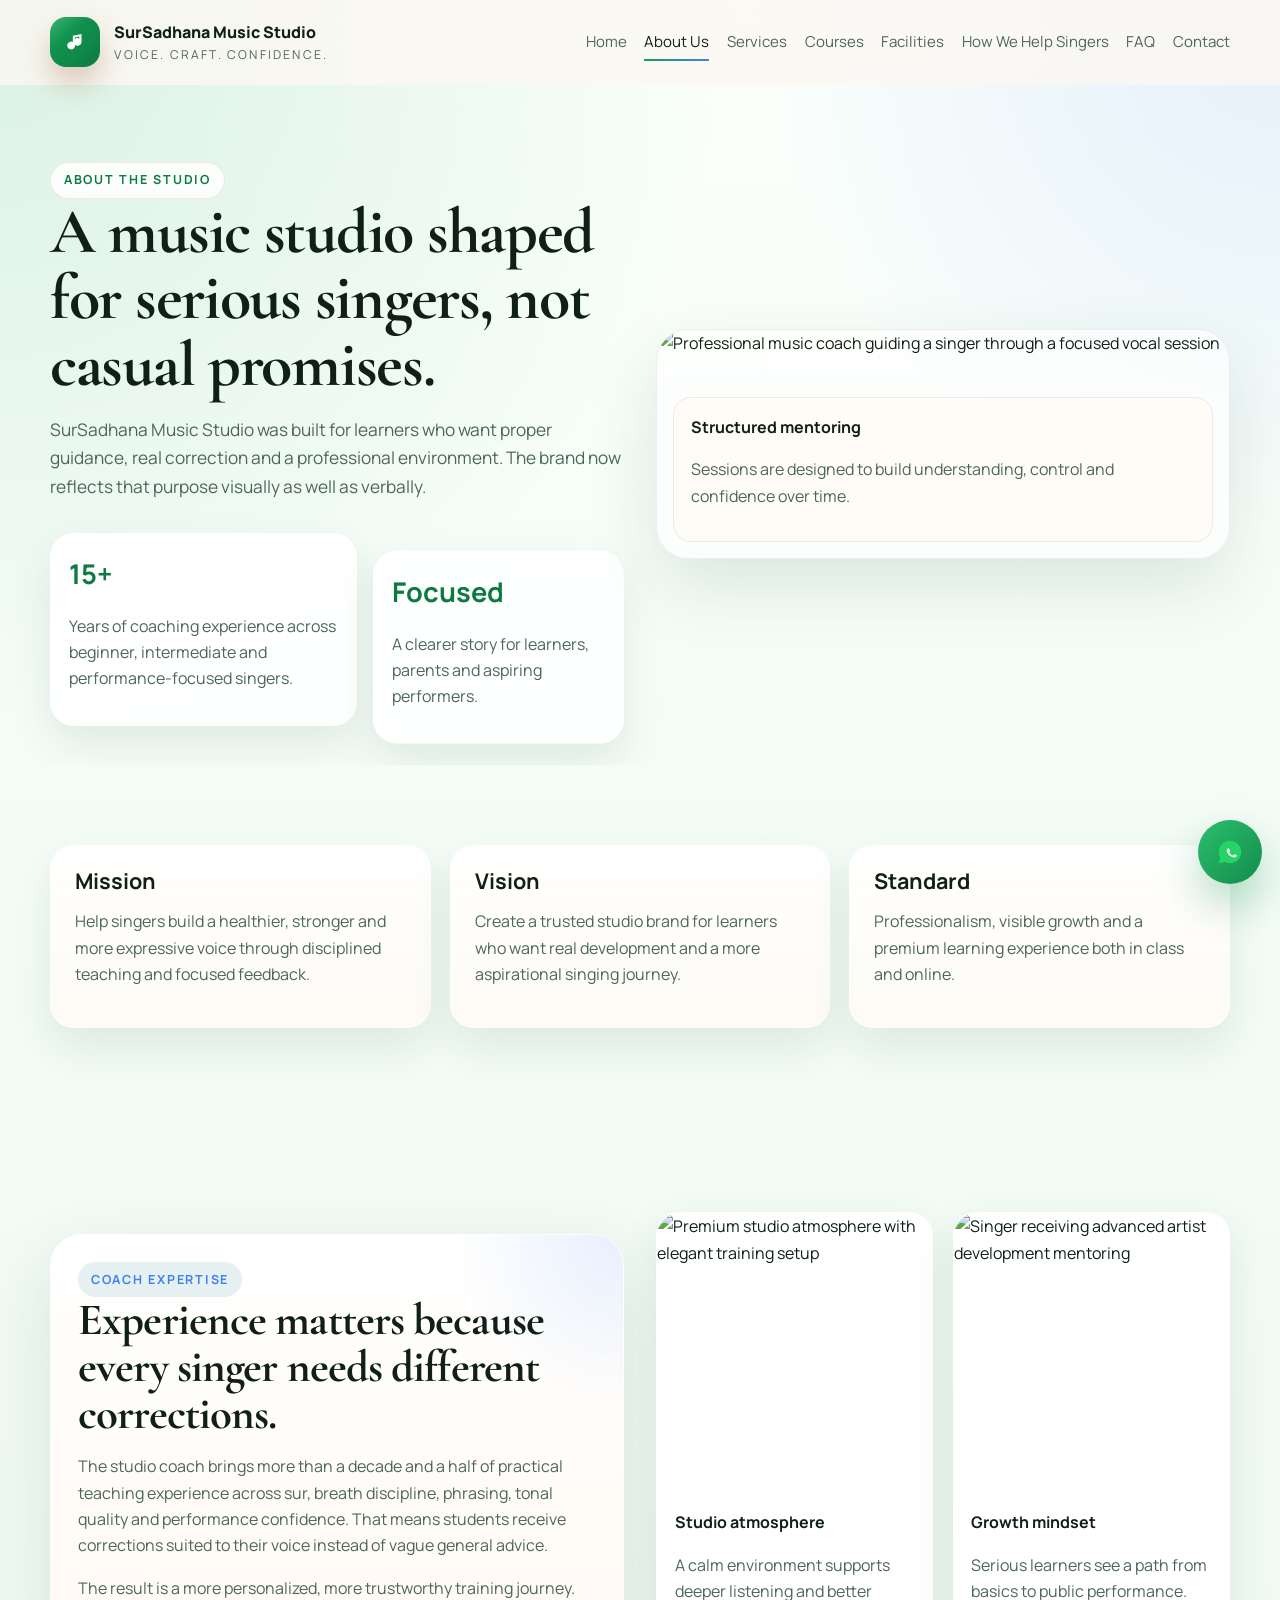
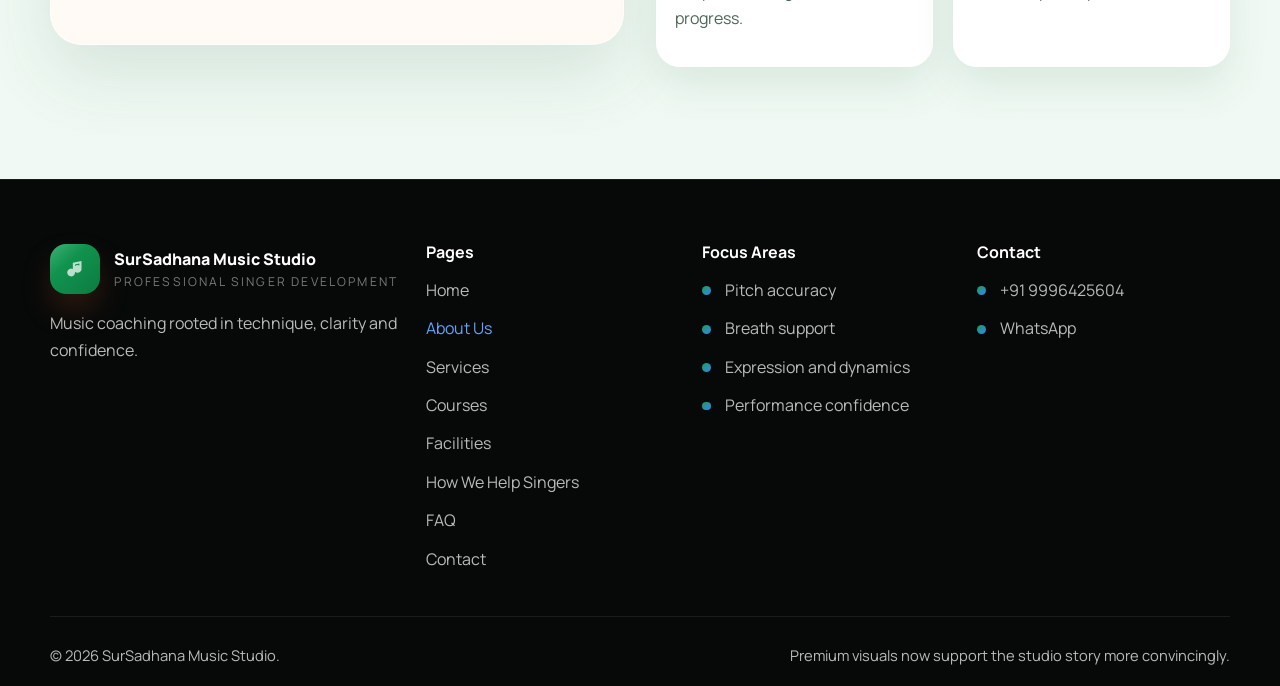
==== about.html @ a2ceac65 "1st" ====
<!DOCTYPE html>
<html lang="en">
<head>
  <meta charset="UTF-8">
  <meta name="viewport" content="width=device-width, initial-scale=1.0">
  <title>About SurSadhana Music Studio | 15+ Years of Vocal Coaching Experience</title>
  <meta name="description" content="Learn about SurSadhana Music Studio, a professional singing and vocal coaching studio with 15+ years of experience helping singers grow with confidence and technique.">
  <link rel="canonical" href="./about.html">
  <link rel="stylesheet" href="styles.css">
</head>
<body>
  <header class="site-header"><div class="container nav-wrap"><a class="brand" href="index.html"><span class="brand-mark"><svg width="26" height="26" viewBox="0 0 24 24" fill="none"><path d="M12 3v12.2a3.6 3.6 0 1 1-2-3.2V6.2l8-1.7v7.4a3.6 3.6 0 1 1-2-3.2V6.9L12 7.8V3Z" fill="currentColor"/></svg></span><span class="brand-text"><strong>SurSadhana Music Studio</strong><span>Voice. Craft. Confidence.</span></span></a><button class="nav-toggle" type="button" aria-label="Toggle navigation" aria-expanded="false"><span></span><span></span><span></span></button><nav class="nav-links" aria-label="Primary"><a href="index.html">Home</a><a href="about.html" aria-current="page">About Us</a><a href="services.html">Services</a><a href="courses.html">Courses</a><a href="facilities.html">Facilities</a><a href="how-we-help-singers.html">How We Help Singers</a><a href="faq.html">FAQ</a><a href="contact.html">Contact</a></nav></div></header>
  <main>
    <section class="page-hero">
      <div class="container two-col">
        <div class="reveal is-visible">
          <span class="eyebrow">About the Studio</span>
          <h1>A music studio shaped for serious singers, not casual promises.</h1>
          <p class="lead">SurSadhana Music Studio was built for learners who want proper guidance, real correction and a professional environment. The brand now reflects that purpose visually as well as verbally.</p>
          <div class="proof-strip proof-strip-about">
            <article><strong>15+</strong><p>Years of coaching experience across beginner, intermediate and performance-focused singers.</p></article>
            <article><strong>Focused</strong><p>A clearer story for learners, parents and aspiring performers.</p></article>
          </div>
        </div>
        <div class="media-card section-visual reveal delay-1"><img src="https://images.pexels.com/photos/4087991/pexels-photo-4087991.jpeg?auto=compress&cs=tinysrgb&w=1600&fm=webp" alt="Professional music coach guiding a singer through a focused vocal session"><div class="image-caption"><strong>Structured mentoring</strong><p>Sessions are designed to build understanding, control and confidence over time.</p></div></div>
      </div>
    </section>
    <section>
      <div class="container grid-3">
        <article class="feature-card reveal"><h3>Mission</h3><p>Help singers build a healthier, stronger and more expressive voice through disciplined teaching and focused feedback.</p></article>
        <article class="feature-card reveal delay-1"><h3>Vision</h3><p>Create a trusted studio brand for learners who want real development and a more aspirational singing journey.</p></article>
        <article class="feature-card reveal delay-2"><h3>Standard</h3><p>Professionalism, visible growth and a premium learning experience both in class and online.</p></article>
      </div>
    </section>
    <section>
      <div class="container story-band">
        <div class="story-panel reveal">
          <span class="tag">Coach Expertise</span>
          <h2>Experience matters because every singer needs different corrections.</h2>
          <p>The studio coach brings more than a decade and a half of practical teaching experience across sur, breath discipline, phrasing, tonal quality and performance confidence. That means students receive corrections suited to their voice instead of vague general advice.</p>
          <p>The result is a more personalized, more trustworthy training journey.</p>
        </div>
        <div class="gallery-grid reveal delay-1">
          <article class="gallery-card"><img src="https://images.pexels.com/photos/3783471/pexels-photo-3783471.jpeg?auto=compress&cs=tinysrgb&w=1600&fm=webp" alt="Premium studio atmosphere with elegant training setup"><div class="gallery-copy"><strong>Studio atmosphere</strong><p>A calm environment supports deeper listening and better progress.</p></div></article>
          <article class="gallery-card"><img src="https://images.pexels.com/photos/5650705/pexels-photo-5650705.jpeg?auto=compress&cs=tinysrgb&w=1600&fm=webp" alt="Singer receiving advanced artist development mentoring"><div class="gallery-copy"><strong>Growth mindset</strong><p>Serious learners see a path from basics to public performance.</p></div></article>
        </div>
      </div>
    </section>
  </main>
  <footer class="site-footer"><div class="container"><div class="footer-grid"><div><a class="brand" href="index.html"><span class="brand-mark"><svg width="26" height="26" viewBox="0 0 24 24" fill="none"><path d="M12 3v12.2a3.6 3.6 0 1 1-2-3.2V6.2l8-1.7v7.4a3.6 3.6 0 1 1-2-3.2V6.9L12 7.8V3Z" fill="currentColor"/></svg></span><span class="brand-text"><strong>SurSadhana Music Studio</strong><span>Professional singer development</span></span></a><p>Music coaching rooted in technique, clarity and confidence.</p></div><div><h4>Pages</h4><ul class="footer-links"><li><a href="index.html">Home</a></li><li><a href="about.html">About Us</a></li><li><a href="services.html">Services</a></li><li><a href="courses.html">Courses</a></li><li><a href="facilities.html">Facilities</a></li><li><a href="how-we-help-singers.html">How We Help Singers</a></li><li><a href="faq.html">FAQ</a></li><li><a href="contact.html">Contact</a></li></ul></div><div><h4>Focus Areas</h4><ul class="quick-info"><li>Pitch accuracy</li><li>Breath support</li><li>Expression and dynamics</li><li>Performance confidence</li></ul></div><div><h4>Contact</h4><ul class="quick-info"><li><a href="tel:+919996425604">+91 9996425604</a></li><li><a href="https://wa.me/919996425604" target="_blank" rel="noopener">WhatsApp</a></li></ul></div></div><div class="footer-bottom"><span>&copy; <span data-year></span> SurSadhana Music Studio.</span><span>Premium visuals now support the studio story more convincingly.</span></div></div></footer>
  <div class="floating-whatsapp"><a class="whatsapp-btn" href="https://wa.me/919996425604" target="_blank" rel="noopener" aria-label="Chat on WhatsApp"><img src="assets/whatsapp.svg" alt="WhatsApp"></a></div>
  <script src="script.js"></script>
</body>
</html>
---- styles.css ----
@import url("https://fonts.googleapis.com/css2?family=Manrope:wght@400;500;600;700;800&family=Cormorant+Garamond:wght@500;600;700&display=swap");

:root {
  --bg: #eef8f1;
  --bg-soft: #f8fdf9;
  --surface: rgba(255, 255, 255, 0.9);
  --surface-strong: #ffffff;
  --surface-dark: #0b0d0c;
  --text: #102017;
  --muted: #4d6658;
  --line: rgba(16, 40, 27, 0.11);
  --brand: #13a055;
  --brand-deep: #0d7b41;
  --accent: #3b82f6;
  --accent-soft: #e9f1ff;
  --success: #128c4b;
  --shadow-lg: 0 28px 70px rgba(26, 77, 47, 0.12);
  --shadow-md: 0 18px 40px rgba(26, 77, 47, 0.1);
  --radius-xl: 32px;
  --radius-lg: 24px;
  --radius-md: 18px;
  --container: min(1180px, calc(100vw - 32px));
}

* {
  box-sizing: border-box;
}

html {
  scroll-behavior: smooth;
}

body {
  margin: 0;
  font-family: "Manrope", sans-serif;
  color: var(--text);
  line-height: 1.65;
  background:
    radial-gradient(circle at top left, rgba(19, 160, 85, 0.14), transparent 28%),
    radial-gradient(circle at top right, rgba(59, 130, 246, 0.12), transparent 20%),
    linear-gradient(180deg, #fbfffc 0%, #f2fbf5 48%, #edf8f1 100%);
  overflow-x: hidden;
}

body.loader-active {
  overflow: hidden;
}

.site-loader {
  position: fixed;
  inset: 0;
  z-index: 2000;
  display: grid;
  place-items: center;
  padding: 1.5rem;
  background:
    radial-gradient(circle at top left, rgba(19, 160, 85, 0.18), transparent 28%),
    radial-gradient(circle at top right, rgba(59, 130, 246, 0.14), transparent 24%),
    linear-gradient(180deg, rgba(251, 255, 252, 0.98), rgba(238, 248, 241, 0.98));
  transition: opacity 320ms ease, visibility 320ms ease;
}

.site-loader.is-hidden {
  opacity: 0;
  visibility: hidden;
  pointer-events: none;
}

.site-loader-shell {
  display: grid;
  justify-items: center;
  gap: 1rem;
  text-align: center;
}

.site-loader-mark {
  position: relative;
  width: 84px;
  height: 84px;
  border-radius: 28px;
  display: grid;
  place-items: center;
  color: #fff;
  background:
    linear-gradient(140deg, rgba(255, 255, 255, 0.18), transparent 36%),
    linear-gradient(135deg, var(--brand), var(--brand-deep));
  box-shadow: 0 18px 40px rgba(19, 160, 85, 0.24);
}

.site-loader-mark::after {
  content: "";
  position: absolute;
  inset: -14px;
  border-radius: 36px;
  border: 2px solid rgba(19, 160, 85, 0.22);
  border-top-color: rgba(19, 160, 85, 0.88);
  animation: loader-spin 1s linear infinite;
}

.site-loader-copy strong,
.site-loader-copy span {
  display: block;
}

.site-loader-copy strong {
  font-size: 1.05rem;
}

.site-loader-copy span {
  color: var(--muted);
  font-size: 0.8rem;
  letter-spacing: 0.18em;
  text-transform: uppercase;
}

.site-loader-line {
  width: min(220px, 56vw);
  height: 6px;
  overflow: hidden;
  border-radius: 999px;
  background: rgba(16, 40, 27, 0.08);
}

.site-loader-line::before {
  content: "";
  display: block;
  width: 42%;
  height: 100%;
  border-radius: inherit;
  background: linear-gradient(90deg, var(--brand), var(--accent));
  animation: loader-slide 1.15s ease-in-out infinite;
}

img {
  display: block;
  max-width: 100%;
}

a {
  color: inherit;
  text-decoration: none;
}

p,
li {
  color: var(--muted);
  font-size: 1rem;
}

h1,
h2,
h3,
h4 {
  margin: 0 0 1rem;
  color: var(--text);
  line-height: 1.04;
}

h1,
h2 {
  font-family: "Cormorant Garamond", serif;
  font-weight: 700;
  letter-spacing: -0.02em;
}

h1 {
  font-size: clamp(3rem, 5vw, 5.7rem);
}

h2 {
  font-size: clamp(2.4rem, 3.5vw, 4rem);
}

h3 {
  font-size: 1.35rem;
}

section {
  padding: 5rem 0;
}

.container {
  width: var(--container);
  margin: 0 auto;
}

.site-header {
  position: sticky;
  top: 0;
  z-index: 1000;
  backdrop-filter: blur(18px);
  background: rgba(253, 248, 243, 0.78);
  border-bottom: 1px solid transparent;
  transition: border-color 180ms ease, background 180ms ease, box-shadow 180ms ease;
}

.site-header.is-scrolled {
  background: rgba(255, 252, 247, 0.94);
  border-color: var(--line);
  box-shadow: 0 14px 34px rgba(55, 34, 21, 0.08);
}

.nav-wrap {
  display: flex;
  align-items: center;
  justify-content: space-between;
  gap: 1rem;
  min-height: 84px;
}

.brand {
  display: inline-flex;
  align-items: center;
  gap: 0.9rem;
  min-width: 0;
}

.brand-mark {
  width: 50px;
  height: 50px;
  border-radius: 16px;
  display: grid;
  place-items: center;
  flex-shrink: 0;
  color: #fff;
  background:
    linear-gradient(140deg, rgba(255, 255, 255, 0.18), transparent 36%),
    linear-gradient(135deg, var(--brand), var(--brand-deep));
  box-shadow: 0 16px 28px rgba(147, 70, 30, 0.26);
}

.brand-text strong,
.brand-text span {
  display: block;
}

.brand-text strong {
  font-size: 1rem;
  font-weight: 800;
}

.brand-text span {
  font-size: 0.76rem;
  text-transform: uppercase;
  letter-spacing: 0.18em;
  color: var(--muted);
}

.nav-toggle {
  display: none;
  padding: 0.4rem;
  border: 0;
  background: transparent;
}

.nav-toggle span {
  display: block;
  width: 24px;
  height: 2px;
  margin: 5px 0;
  border-radius: 999px;
  background: var(--text);
}

.nav-links {
  display: flex;
  align-items: center;
  gap: 1.1rem;
  flex-wrap: wrap;
  justify-content: flex-end;
}

.nav-links a {
  font-size: 0.94rem;
  color: var(--muted);
  position: relative;
  transition: color 180ms ease;
}

.nav-links a::after {
  content: "";
  position: absolute;
  left: 0;
  bottom: -0.4rem;
  width: 100%;
  height: 2px;
  transform: scaleX(0);
  transform-origin: left;
  background: linear-gradient(90deg, var(--brand), var(--accent));
  transition: transform 180ms ease;
}

.nav-links a:hover,
.nav-links a[aria-current="page"] {
  color: var(--text);
}

.nav-links a:hover::after,
.nav-links a[aria-current="page"]::after {
  transform: scaleX(1);
}

.eyebrow,
.tag,
.mini-tag {
  display: inline-flex;
  align-items: center;
  gap: 0.45rem;
  padding: 0.45rem 0.8rem;
  border-radius: 999px;
  font-size: 0.78rem;
  font-weight: 700;
  letter-spacing: 0.14em;
  text-transform: uppercase;
}

.eyebrow {
  color: var(--brand-deep);
  background: rgba(255, 255, 255, 0.86);
  border: 1px solid rgba(199, 115, 63, 0.16);
}

.tag,
.mini-tag {
  color: var(--accent);
  background: rgba(15, 122, 127, 0.1);
}

.lead {
  font-size: 1.08rem;
  max-width: 62ch;
}

.btn,
.whatsapp-btn {
  display: inline-flex;
  align-items: center;
  justify-content: center;
  gap: 0.7rem;
  padding: 0.95rem 1.45rem;
  border-radius: 999px;
  font-size: 0.95rem;
  font-weight: 800;
  transition: transform 180ms ease, box-shadow 180ms ease, border-color 180ms ease, background 180ms ease;
}

.btn:hover,
.whatsapp-btn:hover {
  transform: translateY(-2px);
}

.btn-primary {
  color: #fff;
  background: linear-gradient(135deg, var(--brand), var(--brand-deep));
  box-shadow: 0 18px 38px rgba(147, 70, 30, 0.24);
}

.btn-secondary {
  color: var(--text);
  background: rgba(255, 255, 255, 0.82);
  border: 1px solid rgba(63, 42, 31, 0.1);
}

.whatsapp-btn {
  color: #fff;
  background: linear-gradient(135deg, #2bbf6d, var(--success));
  box-shadow: 0 18px 36px rgba(18, 140, 75, 0.24);
}

.whatsapp-btn img,
.floating-whatsapp img {
  width: 20px;
  height: 20px;
}

.hero,
.page-hero {
  position: relative;
  overflow: clip;
}

.studio-marquee {
  padding: 1rem 0 0;
}

.studio-marquee-card {
  position: relative;
  min-height: calc(100vh - 108px);
  overflow: hidden;
  border-radius: clamp(28px, 4vw, 42px);
  border: 1px solid rgba(255, 255, 255, 0.74);
  box-shadow: var(--shadow-lg);
  background:
    linear-gradient(135deg, rgba(255, 255, 255, 0.42), rgba(255, 255, 255, 0.08)),
    linear-gradient(180deg, rgba(7, 18, 13, 0.08), rgba(7, 18, 13, 0.42));
  isolation: isolate;
}

.studio-marquee-media,
.studio-marquee-image,
.studio-marquee-glow {
  position: absolute;
  inset: 0;
}

.studio-marquee-media {
  display: block;
}

.studio-marquee-image {
  width: 100%;
  height: 100%;
  object-fit: cover;
  transform: scale(1.08);
  object-position: center;
  filter: saturate(0.94) brightness(1.03);
}

.studio-marquee-glow {
  background:
    radial-gradient(circle at 18% 28%, rgba(255, 255, 255, 0.34), transparent 24%),
    radial-gradient(circle at 82% 24%, rgba(255, 255, 255, 0.2), transparent 20%),
    linear-gradient(135deg, rgba(255, 255, 255, 0.18), rgba(255, 255, 255, 0.04) 42%, rgba(7, 18, 13, 0.2));
  backdrop-filter: blur(3px);
}

.studio-marquee-copy {
  position: relative;
  z-index: 1;
  display: grid;
  align-content: end;
  min-height: inherit;
  max-width: 640px;
  padding: clamp(1.4rem, 3vw, 2.5rem);
}

.studio-marquee-copy h2 {
  margin-top: 0.85rem;
  margin-bottom: 0.7rem;
  font-size: clamp(2.7rem, 6vw, 5.4rem);
  color: #eefbf3;
  text-shadow: 0 10px 28px rgba(0, 0, 0, 0.42);
}

.studio-marquee-copy p {
  max-width: 34ch;
  margin: 0;
  color: #d8f6e4;
  font-size: clamp(1rem, 1.7vw, 1.14rem);
  font-weight: 700;
  text-shadow: 0 4px 18px rgba(0, 0, 0, 0.4);
}

.hero {
  padding: 5.6rem 0 4.2rem;
}

.page-hero {
  padding: 4.8rem 0 2.4rem;
}

.hero-grid,
.two-col,
.split-layout,
.story-band,
.cta-panel {
  display: grid;
  grid-template-columns: repeat(2, minmax(0, 1fr));
  gap: 2rem;
  align-items: center;
}

.hero-grid {
  grid-template-columns: minmax(0, 820px);
  justify-content: center;
}

.hero-copy {
  position: relative;
  z-index: 1;
  text-align: center;
  justify-items: center;
  margin: 0 auto;
}

.hero-copy .actions,
.cta-bar {
  display: flex;
  flex-wrap: wrap;
  gap: 1rem;
  margin-top: 1.7rem;
}

.hero-badges {
  display: flex;
  flex-wrap: wrap;
  gap: 0.75rem;
  margin-top: 1.2rem;
  justify-content: center;
}

.hero-badges span,
.proof-strip article,
.mini-panel,
.metric-card,
.card,
.panel,
.course-plan,
.faq-item,
.testimonial,
.contact-card,
.timeline-item,
.stat-block,
.gallery-card,
.feature-card {
  background: var(--surface);
  border: 1px solid rgba(255, 255, 255, 0.75);
  border-radius: var(--radius-lg);
  box-shadow: var(--shadow-md);
}

.hero-badges span {
  padding: 0.8rem 1rem;
  font-weight: 700;
  color: var(--text);
}

.hero-visual {
  position: relative;
}

.hero-visual::before {
  content: "";
  position: absolute;
  inset: -6% -2% auto auto;
  width: 240px;
  height: 240px;
  border-radius: 50%;
  background: radial-gradient(circle, rgba(15, 122, 127, 0.2), transparent 64%);
  pointer-events: none;
}

.media-card {
  position: relative;
  overflow: hidden;
  border-radius: var(--radius-xl);
  background: rgba(255, 255, 255, 0.66);
  border: 1px solid rgba(63, 42, 31, 0.08);
  box-shadow: var(--shadow-lg);
  min-height: 100%;
}

.media-card img {
  width: 100%;
  height: 100%;
  object-fit: cover;
}

.hero-photo {
  min-height: 620px;
}

.hero-photo img {
  min-height: 620px;
}

.hero-proof-layout {
  display: grid;
  grid-template-columns: 1.05fr 0.62fr 0.62fr 1.42fr;
  grid-template-rows: minmax(220px, 1fr) minmax(220px, 1fr);
  gap: 0;
  margin-top: 2rem;
  align-items: stretch;
}

.proof-card {
  padding: 1.5rem;
  background: rgba(255, 255, 255, 0.94);
  border: 2px solid rgba(16, 40, 27, 0.2);
  box-shadow: var(--shadow-md);
  position: relative;
  z-index: 1;
}

.proof-card strong {
  display: block;
  margin-bottom: 1rem;
  color: var(--brand-deep);
  font-size: 1.6rem;
}

.proof-card-large {
  grid-column: 1;
  grid-row: 1 / 3;
  border-radius: 32px 0 0 32px;
  background: linear-gradient(160deg, rgba(19, 160, 85, 0.96), rgba(13, 123, 65, 0.94));
  border-color: rgba(13, 123, 65, 0.22);
}

.proof-card-large strong,
.proof-card-large p {
  color: #fff;
}

.proof-card-small-top {
  grid-column: 2;
  grid-row: 1;
  border-radius: 24px 0 0 0;
}

.proof-card-small-middle {
  grid-column: 3;
  grid-row: 1;
  border-radius: 0;
}

.hero-proof-image {
  grid-column: 4;
  grid-row: 1;
  border-radius: 0 32px 0 0;
  min-height: 100%;
  border: 2px solid rgba(16, 40, 27, 0.2);
  position: relative;
  z-index: 1;
}

.hero-proof-image,
.hero-proof-image img {
  min-height: 100%;
}

.proof-card-wide {
  grid-column: 1 / 4;
  grid-row: 2;
  border-radius: 0 0 0 32px;
  background:
    radial-gradient(circle at right top, rgba(59, 130, 246, 0.12), transparent 30%),
    linear-gradient(180deg, rgba(255, 255, 255, 0.97), rgba(244, 252, 247, 0.94));
}

.proof-card-image-note {
  grid-column: 4;
  grid-row: 2;
  border-radius: 0 0 32px 0;
  background:
    linear-gradient(180deg, rgba(255, 255, 255, 0.98), rgba(246, 252, 248, 0.94));
}

.proof-strip {
  display: grid;
  gap: 1rem;
  margin-top: 2rem;
}

.proof-strip article {
  padding: 1.1rem 1.15rem;
  min-height: 100%;
  background: var(--surface);
  border: 1px solid rgba(255, 255, 255, 0.75);
  border-radius: var(--radius-lg);
  box-shadow: var(--shadow-md);
}

.image-caption {
  position: absolute;
  left: 1rem;
  right: 1rem;
  bottom: 1rem;
  padding: 1rem 1.05rem;
  border-radius: 18px;
  background: rgba(255, 252, 247, 0.88);
  border: 1px solid rgba(63, 42, 31, 0.08);
  backdrop-filter: blur(14px);
}

.image-caption strong {
  display: block;
  margin-bottom: 0.2rem;
}

.proof-strip.proof-strip-about {
  grid-template-columns: 1.1fr 0.9fr;
  grid-template-rows: auto;
}

.proof-strip.proof-strip-about article:last-child {
  transform: translateY(1.1rem);
}

.proof-strip strong,
.metric-card strong,
.stat-block strong {
  display: block;
  color: var(--brand-deep);
  font-size: 1.7rem;
  margin-bottom: 0.25rem;
}

.section-head {
  max-width: 70ch;
  margin-bottom: 2rem;
}

.service-grid,
.course-grid,
.testimonial-grid,
.faq-grid,
.contact-grid,
.grid-3,
.grid-4,
.gallery-grid,
.feature-grid {
  display: grid;
  gap: 1.2rem;
}

.grid-3,
.service-grid,
.course-grid,
.testimonial-grid,
.feature-grid {
  grid-template-columns: repeat(3, minmax(0, 1fr));
}

.grid-4 {
  grid-template-columns: repeat(4, minmax(0, 1fr));
}

.faq-grid,
.contact-grid,
.gallery-grid {
  grid-template-columns: repeat(2, minmax(0, 1fr));
}

.gallery-grid.masonry {
  grid-auto-rows: 1fr;
}

.gallery-card {
  overflow: hidden;
}

.gallery-card img {
  width: 100%;
  height: 280px;
  object-fit: cover;
}

.gallery-card .gallery-copy {
  padding: 1rem 1.1rem 1.2rem;
}

.card,
.panel,
.course-plan,
.faq-item,
.testimonial,
.contact-card,
.timeline-item,
.feature-card {
  padding: 1.5rem;
}

.feature-card {
  background:
    linear-gradient(180deg, rgba(255, 255, 255, 0.96), rgba(255, 250, 244, 0.9));
}

.feature-mosaic {
  display: grid;
  grid-template-columns: 1.2fr 0.85fr 0.85fr;
  gap: 1.2rem;
  align-items: stretch;
}

.feature-card-main {
  min-height: 100%;
  padding: 2rem;
  background:
    linear-gradient(160deg, rgba(19, 160, 85, 0.96), rgba(13, 123, 65, 0.94));
  color: #fff;
}

.feature-card-main h3,
.feature-card-main p,
.feature-card-main .feature-number {
  color: #fff;
}

.feature-card-main .feature-number {
  background: rgba(255, 248, 240, 0.92);
  color: #0c7a41;
  border: 1px solid rgba(255, 255, 255, 0.55);
}

.feature-card-main .icon-badge {
  background: linear-gradient(135deg, rgba(255, 248, 240, 0.96), rgba(230, 245, 235, 0.94));
  color: #0c7a41;
  border: 1px solid rgba(255, 255, 255, 0.55);
}

.feature-number {
  display: inline-flex;
  align-items: center;
  justify-content: center;
  width: 44px;
  height: 44px;
  margin-bottom: 1rem;
  border-radius: 14px;
  background: rgba(15, 122, 127, 0.12);
  color: var(--brand-deep);
  font-weight: 800;
}

.icon-badge {
  width: 48px;
  height: 48px;
  display: grid;
  place-items: center;
  border-radius: 16px;
  margin-bottom: 1rem;
  color: var(--brand-deep);
  background: linear-gradient(135deg, rgba(199, 115, 63, 0.16), rgba(15, 122, 127, 0.16));
}

.check-list,
.feature-list,
.footer-links,
.quick-info,
.timeline-list {
  list-style: none;
  padding: 0;
  margin: 1rem 0 0;
}

.check-list li,
.feature-list li,
.quick-info li,
.timeline-list li {
  position: relative;
  padding-left: 1.45rem;
  margin-bottom: 0.8rem;
}

.check-list li::before,
.feature-list li::before,
.quick-info li::before,
.timeline-list li::before {
  content: "";
  position: absolute;
  left: 0;
  top: 0.6rem;
  width: 0.55rem;
  height: 0.55rem;
  border-radius: 999px;
  background: linear-gradient(135deg, var(--brand), var(--accent));
}

.course-plan.highlight {
  background:
    linear-gradient(180deg, rgba(199, 115, 63, 0.12), rgba(255, 255, 255, 0.94));
  border-color: rgba(199, 115, 63, 0.18);
}

.course-price {
  font-size: 2rem;
  font-weight: 800;
  color: var(--brand-deep);
  margin: 0.9rem 0;
}

.course-showcase {
  display: grid;
  grid-template-columns: 1.05fr 0.85fr 0.95fr 0.85fr;
  gap: 1.25rem;
  align-items: start;
}

.course-intro {
  padding: 2rem;
  border-radius: var(--radius-xl);
  background:
    radial-gradient(circle at top left, rgba(199, 115, 63, 0.16), transparent 24%),
    linear-gradient(180deg, rgba(255, 252, 247, 0.96), rgba(255, 248, 240, 0.92));
  border: 1px solid rgba(63, 42, 31, 0.08);
  box-shadow: var(--shadow-md);
  position: sticky;
  top: 110px;
}

.course-plan-left,
.course-plan-right {
  margin-top: 2.25rem;
}

.course-plan-center {
  transform: translateY(-1rem);
  box-shadow: 0 28px 58px rgba(147, 70, 30, 0.18);
}

.split-visual {
  display: grid;
  gap: 1rem;
}

.stack-grid {
  display: grid;
  grid-template-columns: 1.15fr 0.85fr;
  gap: 1rem;
}

.stack-grid .media-card:first-child {
  min-height: 420px;
}

.stack-grid .stack-side {
  display: grid;
  gap: 1rem;
}

.stack-grid .stack-side .media-card,
.section-visual {
  min-height: 230px;
}

.mini-panel,
.stat-block {
  padding: 1.15rem;
}

.story-band {
  margin-top: 1.5rem;
}

.story-panel {
  padding: 1.7rem;
  border-radius: var(--radius-xl);
  background:
    radial-gradient(circle at top right, rgba(59, 130, 246, 0.12), transparent 24%),
    linear-gradient(180deg, rgba(255, 255, 255, 0.94), rgba(255, 249, 243, 0.94));
  border: 1px solid rgba(255, 255, 255, 0.7);
  box-shadow: var(--shadow-lg);
}

.timeline {
  display: grid;
  gap: 1rem;
}

.timeline-bordered .timeline-item {
  border: 1px solid rgba(63, 42, 31, 0.1);
  box-shadow: none;
  background:
    linear-gradient(180deg, rgba(255, 255, 255, 0.96), rgba(255, 250, 244, 0.88));
}

.timeline-item {
  display: grid;
  grid-template-columns: auto 1fr;
  gap: 1rem;
  align-items: start;
}

.timeline-item strong {
  width: 44px;
  height: 44px;
  display: grid;
  place-items: center;
  border-radius: 14px;
  color: #fff;
  background: linear-gradient(135deg, var(--brand), var(--accent));
}

.testimonial {
  position: relative;
}

.testimonial blockquote {
  margin: 0 0 1rem;
  color: var(--text);
  font-size: 1.02rem;
}

.testimonial footer {
  color: var(--muted);
  font-size: 0.94rem;
  font-weight: 700;
}

.cta-panel {
  padding: 2rem;
  border-radius: var(--radius-xl);
  background:
    radial-gradient(circle at top right, rgba(15, 122, 127, 0.16), transparent 24%),
    radial-gradient(circle at bottom left, rgba(199, 115, 63, 0.18), transparent 30%),
    linear-gradient(135deg, rgba(41, 27, 18, 0.98), rgba(24, 18, 14, 0.98));
  box-shadow: var(--shadow-lg);
}

.cta-panel h2,
.cta-panel h3,
.cta-panel p,
.cta-panel li,
.cta-panel .eyebrow {
  color: #fff;
}

.cta-panel .eyebrow {
  background: rgba(255, 255, 255, 0.1);
  border-color: rgba(255, 255, 255, 0.14);
}

.cta-panel .btn-secondary {
  background: rgba(255, 255, 255, 0.14);
  border-color: rgba(255, 255, 255, 0.12);
  color: #fff;
}

.contact-stage {
  position: relative;
  min-height: 100%;
}

.contact-stage .media-card {
  min-height: 420px;
}

.contact-chip {
  display: inline-flex;
  align-items: center;
  gap: 0.6rem;
  margin-top: 1rem;
  padding: 0.7rem 1rem;
  border-radius: 999px;
  background: rgba(255, 255, 255, 0.1);
  border: 1px solid rgba(255, 255, 255, 0.14);
  color: #fff;
}

.site-footer {
  margin-top: 2rem;
  padding: 4rem 0 1.2rem;
  background: #070909;
  border-top: 1px solid rgba(255, 255, 255, 0.08);
}

.footer-grid {
  display: grid;
  grid-template-columns: 1.4fr 1fr 1fr 1fr;
  gap: 1.4rem;
}

.site-footer,
.site-footer p,
.site-footer li,
.site-footer span,
.site-footer a {
  color: rgba(255, 255, 255, 0.72);
}

.site-footer .brand-text strong,
.site-footer h4 {
  color: #ffffff;
}

.footer-links li,
.quick-info li {
  margin-bottom: 0.75rem;
}

.site-footer .brand-text span {
  color: rgba(255, 255, 255, 0.46);
}

.site-footer a:hover,
.site-footer a.is-current {
  color: #60a5fa;
}

.footer-bottom {
  display: flex;
  justify-content: space-between;
  flex-wrap: wrap;
  gap: 1rem;
  padding-top: 1.6rem;
  margin-top: 2rem;
  font-size: 0.92rem;
  border-top: 1px solid rgba(255, 255, 255, 0.08);
}

.floating-whatsapp {
  position: fixed;
  right: 1.1rem;
  bottom: 1rem;
  z-index: 1050;
}

.floating-whatsapp .whatsapp-btn {
  width: 64px;
  height: 64px;
  padding: 0;
  border-radius: 50%;
  font-size: 0;
  box-shadow: 0 20px 44px rgba(18, 140, 75, 0.32);
}

.floating-whatsapp .whatsapp-btn img {
  width: 28px;
  height: 28px;
}

.reveal {
  opacity: 0;
  transform: translateY(28px);
  transition: opacity 650ms ease, transform 650ms ease;
}

.reveal.is-visible {
  opacity: 1;
  transform: translateY(0);
}

.delay-1 {
  transition-delay: 110ms;
}

.delay-2 {
  transition-delay: 190ms;
}

.delay-3 {
  transition-delay: 260ms;
}

@keyframes loader-spin {
  to {
    transform: rotate(360deg);
  }
}

@keyframes loader-slide {
  0% {
    transform: translateX(-120%);
  }

  100% {
    transform: translateX(320%);
  }
}

.page-top-note {
  display: inline-flex;
  align-items: center;
  gap: 0.7rem;
  margin-top: 1.5rem;
  color: var(--muted);
  font-size: 0.88rem;
  letter-spacing: 0.08em;
  text-transform: uppercase;
}

.page-top-note::before {
  content: "";
  width: 44px;
  height: 1px;
  background: rgba(38, 26, 20, 0.24);
}

.page-shell {
  position: relative;
}

.cta-shell {
  display: grid;
  grid-template-columns: 1.05fr 0.95fr;
  gap: 1.5rem;
  padding: 2rem;
  border-radius: var(--radius-xl);
  background:
    radial-gradient(circle at top right, rgba(15, 122, 127, 0.16), transparent 22%),
    radial-gradient(circle at bottom left, rgba(199, 115, 63, 0.18), transparent 28%),
    linear-gradient(135deg, rgba(41, 27, 18, 0.98), rgba(24, 18, 14, 0.98));
  box-shadow: var(--shadow-lg);
}

.cta-copy h2,
.cta-copy p,
.cta-copy .eyebrow {
  color: #fff;
}

.cta-copy .eyebrow {
  background: rgba(255, 255, 255, 0.1);
  border-color: rgba(255, 255, 255, 0.12);
}

.cta-copy .btn-secondary {
  background: rgba(255, 255, 255, 0.12);
  border-color: rgba(255, 255, 255, 0.1);
  color: #fff;
}

.cta-aside {
  display: grid;
  grid-template-columns: repeat(2, minmax(0, 1fr));
  gap: 1rem;
  align-content: start;
}

.contact-info-card {
  padding: 1.35rem;
  border-radius: var(--radius-lg);
  background: rgba(255, 255, 255, 0.94);
  border: 1px solid rgba(255, 255, 255, 0.68);
  box-shadow: var(--shadow-md);
}

.contact-pill {
  display: inline-flex;
  padding: 0.42rem 0.8rem;
  margin-bottom: 1rem;
  border-radius: 999px;
  background: rgba(15, 122, 127, 0.1);
  color: var(--accent);
  font-size: 0.78rem;
  font-weight: 800;
  letter-spacing: 0.12em;
  text-transform: uppercase;
}

.highlight-card {
  background:
    linear-gradient(160deg, rgba(199, 115, 63, 0.94), rgba(147, 70, 30, 0.94));
}

.highlight-card,
.highlight-card h3,
.highlight-card p,
.highlight-card .contact-pill {
  color: #fff;
}

.highlight-card .contact-pill {
  background: rgba(255, 255, 255, 0.12);
}

.visual-card {
  grid-column: 1 / -1;
  padding: 0;
  overflow: hidden;
  position: relative;
  min-height: 260px;
}

.visual-card img {
  width: 100%;
  height: 100%;
  object-fit: cover;
}

.visual-card-copy {
  position: absolute;
  left: 1rem;
  right: 1rem;
  bottom: 1rem;
  padding: 1rem;
  border-radius: 18px;
  background: rgba(255, 252, 247, 0.88);
  border: 1px solid rgba(63, 42, 31, 0.08);
}

.enquiry-layout {
  display: grid;
  grid-template-columns: 1.08fr 0.92fr;
  gap: 1.5rem;
  align-items: start;
}

.enquiry-form-panel {
  padding: 2rem;
  border-radius: var(--radius-xl);
  background:
    radial-gradient(circle at top left, rgba(15, 122, 127, 0.12), transparent 26%),
    linear-gradient(180deg, rgba(255, 255, 255, 0.96), rgba(255, 249, 243, 0.94));
  border: 1px solid rgba(63, 42, 31, 0.08);
  box-shadow: var(--shadow-lg);
}

.enquiry-form {
  display: grid;
  grid-template-columns: repeat(2, minmax(0, 1fr));
  gap: 1rem;
  margin-top: 1.5rem;
}

.enquiry-form label {
  display: grid;
  gap: 0.45rem;
}

.enquiry-form label span {
  color: var(--text);
  font-weight: 700;
  font-size: 0.94rem;
}

.enquiry-form input,
.enquiry-form select,
.enquiry-form textarea {
  width: 100%;
  padding: 0.95rem 1rem;
  border-radius: 18px;
  border: 1px solid rgba(63, 42, 31, 0.12);
  background: rgba(255, 255, 255, 0.85);
  color: var(--text);
  font: inherit;
  outline: none;
  transition: border-color 180ms ease, box-shadow 180ms ease, transform 180ms ease;
}

.enquiry-form input:focus,
.enquiry-form select:focus,
.enquiry-form textarea:focus {
  border-color: rgba(199, 115, 63, 0.7);
  box-shadow: 0 0 0 4px rgba(199, 115, 63, 0.12);
}

.form-span-2 {
  grid-column: 1 / -1;
}

.form-actions {
  display: flex;
  align-items: center;
  gap: 1rem;
  flex-wrap: wrap;
}

.form-note {
  margin: 0;
  font-size: 0.92rem;
}

.form-success {
  margin: 0;
  padding: 1rem 1.1rem;
  border-radius: 18px;
  background: rgba(18, 140, 75, 0.1);
  border: 1px solid rgba(18, 140, 75, 0.18);
  color: #17653c;
  font-weight: 700;
}

.enquiry-side {
  display: grid;
  gap: 1rem;
}

.enquiry-visual {
  min-height: 360px;
}

@media (max-width: 960px) {
  .nav-wrap {
    min-height: 74px;
  }

  .nav-toggle {
    display: block;
  }

  .nav-links {
    position: absolute;
    left: 0.75rem;
    right: 0.75rem;
    top: calc(100% + 0.5rem);
    display: none;
    flex-direction: column;
    align-items: flex-start;
    gap: 0.4rem;
    padding: 1rem;
    background: rgba(255, 252, 247, 0.98);
    border: 1px solid var(--line);
    border-radius: 24px;
    box-shadow: var(--shadow-md);
  }

  .nav-links.is-open {
    display: flex;
  }

  .nav-links a {
    width: 100%;
  }

  .hero-grid,
  .two-col,
  .split-layout,
  .story-band,
  .cta-panel,
  .cta-shell,
  .grid-3,
  .grid-4,
  .service-grid,
  .course-grid,
  .testimonial-grid,
  .faq-grid,
  .contact-grid,
  .gallery-grid,
  .feature-grid,
  .feature-mosaic,
  .footer-grid,
  .proof-strip,
  .stack-grid,
  .course-showcase,
  .enquiry-layout,
  .enquiry-form {
    grid-template-columns: 1fr;
  }

  .course-intro {
    position: static;
  }

  .course-plan-left,
  .course-plan-right,
  .course-plan-center {
    margin-top: 0;
    transform: none;
  }

  .cta-aside {
    grid-template-columns: 1fr;
  }

  .visual-card {
    min-height: 220px;
  }

  .form-actions {
    flex-direction: column;
    align-items: stretch;
  }

  .hero,
  .page-hero {
    padding-top: 3.6rem;
  }

  .studio-marquee {
    padding-top: 0.75rem;
  }

  .studio-marquee-card {
    min-height: calc(100vh - 96px);
  }

  .studio-marquee-copy {
    max-width: 100%;
    align-content: end;
  }

  .hero-proof-layout {
    grid-template-columns: 1fr;
    grid-template-rows: auto;
    gap: 1rem;
  }

  .proof-card-large,
  .proof-card-small-top,
  .proof-card-small-middle,
  .hero-proof-image,
  .proof-card-wide,
  .proof-card-image-note {
    grid-column: auto;
    grid-row: auto;
    border-radius: 24px;
  }

  .hero-photo,
  .hero-photo img {
    min-height: auto;
  }

  .hero-copy .actions,
  .cta-bar {
    flex-direction: column;
  }

  .floating-whatsapp {
    left: 0.75rem;
    right: 0.75rem;
    bottom: 0.75rem;
  }

  .floating-whatsapp .whatsapp-btn {
    width: 64px;
  }
}

@media (max-width: 640px) {
  :root {
    --container: min(100vw - 16px, 100%);
  }

  body {
    font-size: 0.98rem;
  }

  section,
  .page-hero {
    padding: 3.4rem 0;
  }

  h1 {
    font-size: clamp(2.4rem, 12vw, 3.6rem);
  }

  h2 {
    font-size: clamp(2rem, 9vw, 2.8rem);
  }

  .brand-mark {
    width: 44px;
    height: 44px;
  }

  .brand-text strong {
    font-size: 0.93rem;
  }

  .brand-text span {
    font-size: 0.67rem;
  }

  .btn,
  .whatsapp-btn {
    width: 100%;
  }

  .floating-whatsapp .whatsapp-btn {
    width: 64px;
  }

  .card,
  .panel,
  .course-plan,
  .faq-item,
  .testimonial,
  .contact-card,
  .timeline-item,
  .feature-card,
  .story-panel,
  .cta-panel,
  .cta-shell,
  .enquiry-form-panel {
    padding: 1.2rem;
  }

  .gallery-card img {
    height: 220px;
  }

  .studio-marquee-card {
    min-height: 100vh;
    max-height: none;
    border-radius: 26px;
  }

  .studio-marquee-image {
    transform: scale(1.05);
    object-position: center top;
  }

  .studio-marquee-glow {
    background:
      radial-gradient(circle at 30% 22%, rgba(255, 255, 255, 0.28), transparent 26%),
      linear-gradient(180deg, rgba(255, 255, 255, 0.22), rgba(255, 255, 255, 0.08) 48%, rgba(7, 18, 13, 0.26));
  }

  .studio-marquee-copy p {
    max-width: 100%;
    font-size: 0.98rem;
  }
}
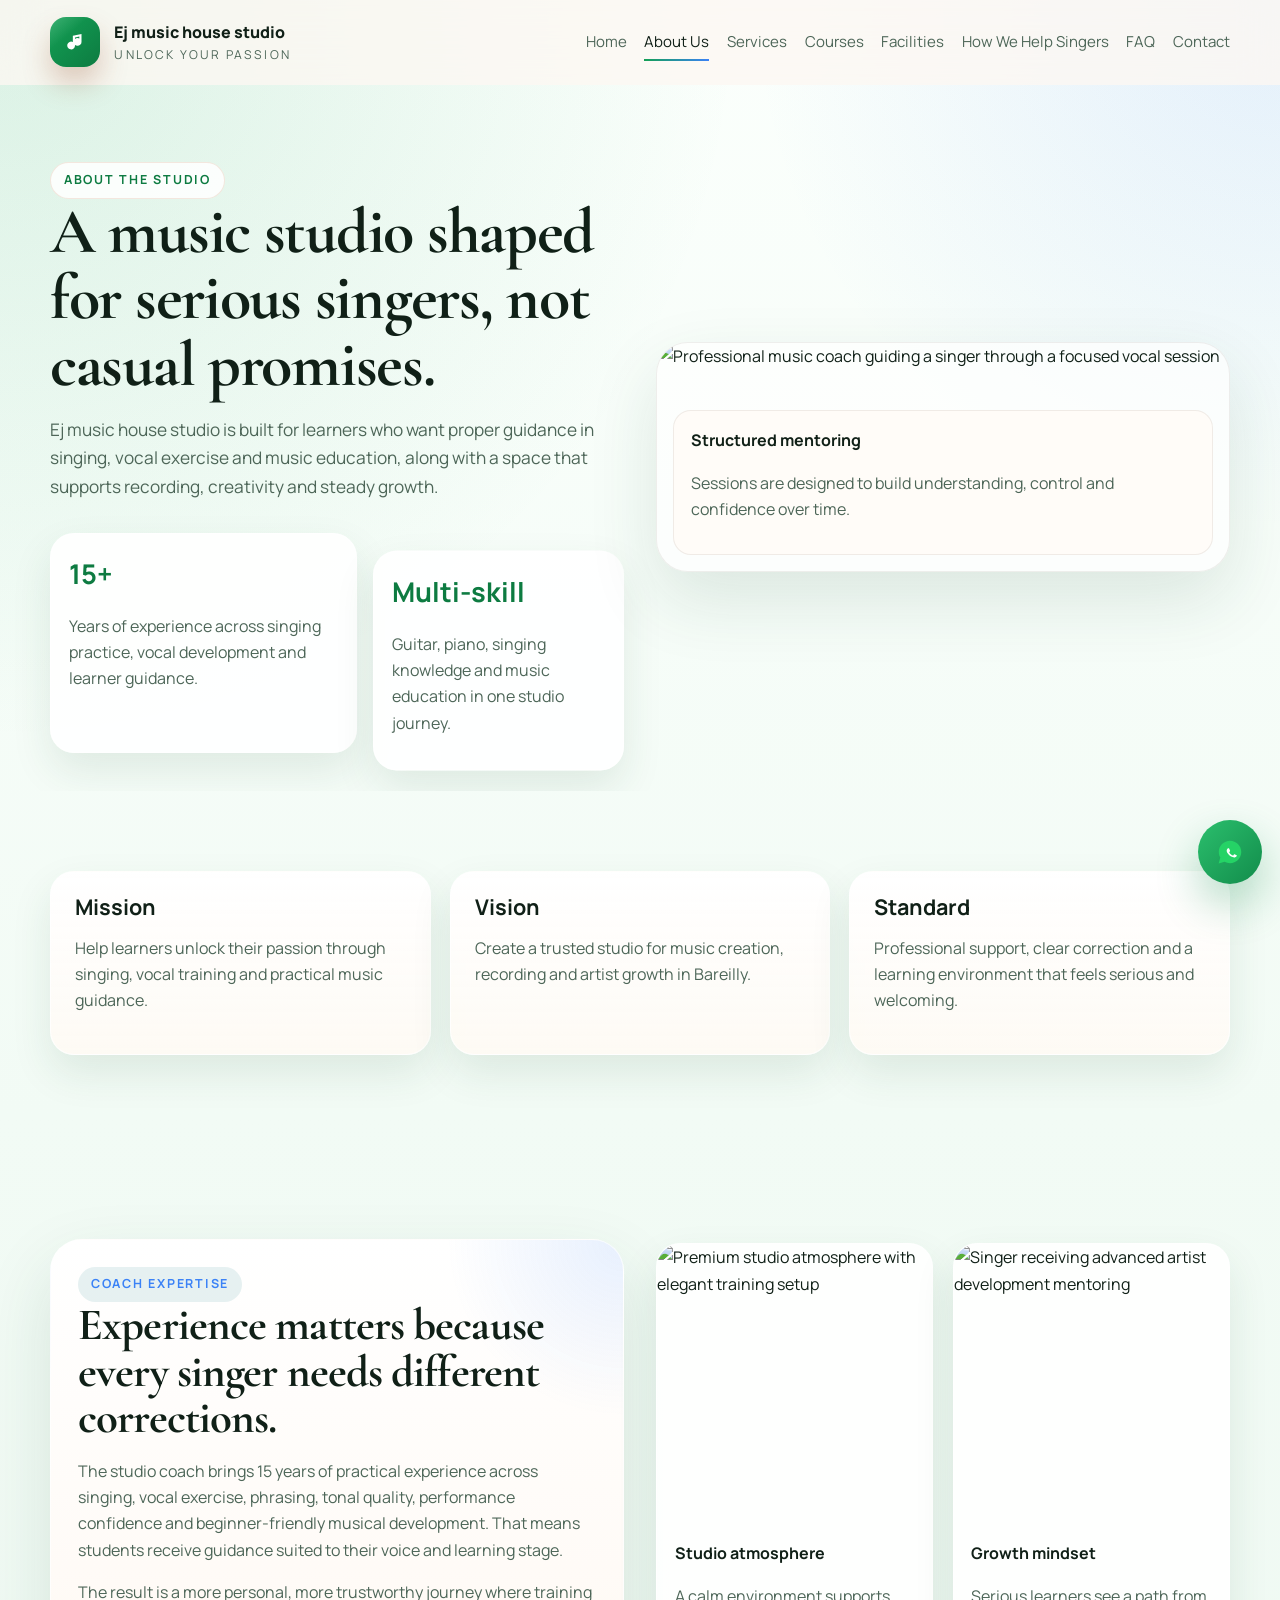
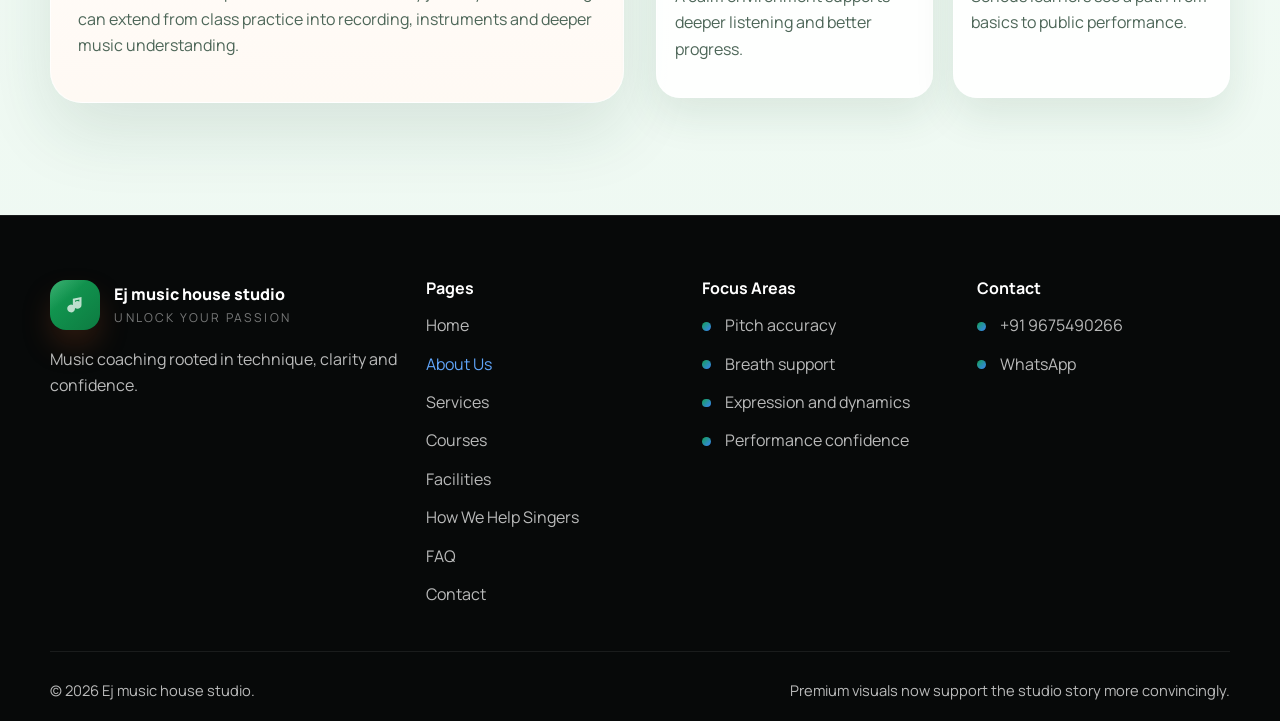
==== commit e7e3d1d6: "2nd" ====
--- a/about.html
+++ b/about.html
@@ -3,23 +3,23 @@
 <head>
   <meta charset="UTF-8">
   <meta name="viewport" content="width=device-width, initial-scale=1.0">
-  <title>About SurSadhana Music Studio | 15+ Years of Vocal Coaching Experience</title>
-  <meta name="description" content="Learn about SurSadhana Music Studio, a professional singing and vocal coaching studio with 15+ years of experience helping singers grow with confidence and technique.">
+  <title>About Ej music house studio | 15+ Years of Vocal Coaching Experience</title>
+  <meta name="description" content="Learn about Ej music house studio, a professional singing and vocal coaching studio with 15+ years of experience helping singers grow with confidence and technique.">
   <link rel="canonical" href="./about.html">
   <link rel="stylesheet" href="styles.css">
 </head>
 <body>
-  <header class="site-header"><div class="container nav-wrap"><a class="brand" href="index.html"><span class="brand-mark"><svg width="26" height="26" viewBox="0 0 24 24" fill="none"><path d="M12 3v12.2a3.6 3.6 0 1 1-2-3.2V6.2l8-1.7v7.4a3.6 3.6 0 1 1-2-3.2V6.9L12 7.8V3Z" fill="currentColor"/></svg></span><span class="brand-text"><strong>SurSadhana Music Studio</strong><span>Voice. Craft. Confidence.</span></span></a><button class="nav-toggle" type="button" aria-label="Toggle navigation" aria-expanded="false"><span></span><span></span><span></span></button><nav class="nav-links" aria-label="Primary"><a href="index.html">Home</a><a href="about.html" aria-current="page">About Us</a><a href="services.html">Services</a><a href="courses.html">Courses</a><a href="facilities.html">Facilities</a><a href="how-we-help-singers.html">How We Help Singers</a><a href="faq.html">FAQ</a><a href="contact.html">Contact</a></nav></div></header>
+  <header class="site-header"><div class="container nav-wrap"><a class="brand" href="index.html"><span class="brand-mark"><svg width="26" height="26" viewBox="0 0 24 24" fill="none"><path d="M12 3v12.2a3.6 3.6 0 1 1-2-3.2V6.2l8-1.7v7.4a3.6 3.6 0 1 1-2-3.2V6.9L12 7.8V3Z" fill="currentColor"/></svg></span><span class="brand-text"><strong>Ej music house studio</strong><span>Unlock your passion</span></span></a><button class="nav-toggle" type="button" aria-label="Toggle navigation" aria-expanded="false"><span></span><span></span><span></span></button><nav class="nav-links" aria-label="Primary"><a href="index.html">Home</a><a href="about.html" aria-current="page">About Us</a><a href="services.html">Services</a><a href="courses.html">Courses</a><a href="facilities.html">Facilities</a><a href="how-we-help-singers.html">How We Help Singers</a><a href="faq.html">FAQ</a><a href="contact.html">Contact</a></nav></div></header>
   <main>
     <section class="page-hero">
       <div class="container two-col">
         <div class="reveal is-visible">
           <span class="eyebrow">About the Studio</span>
           <h1>A music studio shaped for serious singers, not casual promises.</h1>
-          <p class="lead">SurSadhana Music Studio was built for learners who want proper guidance, real correction and a professional environment. The brand now reflects that purpose visually as well as verbally.</p>
+          <p class="lead">Ej music house studio is built for learners who want proper guidance in singing, vocal exercise and music education, along with a space that supports recording, creativity and steady growth.</p>
           <div class="proof-strip proof-strip-about">
-            <article><strong>15+</strong><p>Years of coaching experience across beginner, intermediate and performance-focused singers.</p></article>
-            <article><strong>Focused</strong><p>A clearer story for learners, parents and aspiring performers.</p></article>
+            <article><strong>15+</strong><p>Years of experience across singing practice, vocal development and learner guidance.</p></article>
+            <article><strong>Multi-skill</strong><p>Guitar, piano, singing knowledge and music education in one studio journey.</p></article>
           </div>
         </div>
         <div class="media-card section-visual reveal delay-1"><img src="https://images.pexels.com/photos/4087991/pexels-photo-4087991.jpeg?auto=compress&cs=tinysrgb&w=1600&fm=webp" alt="Professional music coach guiding a singer through a focused vocal session"><div class="image-caption"><strong>Structured mentoring</strong><p>Sessions are designed to build understanding, control and confidence over time.</p></div></div>
@@ -27,9 +27,9 @@
     </section>
     <section>
       <div class="container grid-3">
-        <article class="feature-card reveal"><h3>Mission</h3><p>Help singers build a healthier, stronger and more expressive voice through disciplined teaching and focused feedback.</p></article>
-        <article class="feature-card reveal delay-1"><h3>Vision</h3><p>Create a trusted studio brand for learners who want real development and a more aspirational singing journey.</p></article>
-        <article class="feature-card reveal delay-2"><h3>Standard</h3><p>Professionalism, visible growth and a premium learning experience both in class and online.</p></article>
+        <article class="feature-card reveal"><h3>Mission</h3><p>Help learners unlock their passion through singing, vocal training and practical music guidance.</p></article>
+        <article class="feature-card reveal delay-1"><h3>Vision</h3><p>Create a trusted studio for music creation, recording and artist growth in Bareilly.</p></article>
+        <article class="feature-card reveal delay-2"><h3>Standard</h3><p>Professional support, clear correction and a learning environment that feels serious and welcoming.</p></article>
       </div>
     </section>
     <section>
@@ -37,8 +37,8 @@
         <div class="story-panel reveal">
           <span class="tag">Coach Expertise</span>
           <h2>Experience matters because every singer needs different corrections.</h2>
-          <p>The studio coach brings more than a decade and a half of practical teaching experience across sur, breath discipline, phrasing, tonal quality and performance confidence. That means students receive corrections suited to their voice instead of vague general advice.</p>
-          <p>The result is a more personalized, more trustworthy training journey.</p>
+          <p>The studio coach brings 15 years of practical experience across singing, vocal exercise, phrasing, tonal quality, performance confidence and beginner-friendly musical development. That means students receive guidance suited to their voice and learning stage.</p>
+          <p>The result is a more personal, more trustworthy journey where training can extend from class practice into recording, instruments and deeper music understanding.</p>
         </div>
         <div class="gallery-grid reveal delay-1">
           <article class="gallery-card"><img src="https://images.pexels.com/photos/3783471/pexels-photo-3783471.jpeg?auto=compress&cs=tinysrgb&w=1600&fm=webp" alt="Premium studio atmosphere with elegant training setup"><div class="gallery-copy"><strong>Studio atmosphere</strong><p>A calm environment supports deeper listening and better progress.</p></div></article>
@@ -47,8 +47,8 @@
       </div>
     </section>
   </main>
-  <footer class="site-footer"><div class="container"><div class="footer-grid"><div><a class="brand" href="index.html"><span class="brand-mark"><svg width="26" height="26" viewBox="0 0 24 24" fill="none"><path d="M12 3v12.2a3.6 3.6 0 1 1-2-3.2V6.2l8-1.7v7.4a3.6 3.6 0 1 1-2-3.2V6.9L12 7.8V3Z" fill="currentColor"/></svg></span><span class="brand-text"><strong>SurSadhana Music Studio</strong><span>Professional singer development</span></span></a><p>Music coaching rooted in technique, clarity and confidence.</p></div><div><h4>Pages</h4><ul class="footer-links"><li><a href="index.html">Home</a></li><li><a href="about.html">About Us</a></li><li><a href="services.html">Services</a></li><li><a href="courses.html">Courses</a></li><li><a href="facilities.html">Facilities</a></li><li><a href="how-we-help-singers.html">How We Help Singers</a></li><li><a href="faq.html">FAQ</a></li><li><a href="contact.html">Contact</a></li></ul></div><div><h4>Focus Areas</h4><ul class="quick-info"><li>Pitch accuracy</li><li>Breath support</li><li>Expression and dynamics</li><li>Performance confidence</li></ul></div><div><h4>Contact</h4><ul class="quick-info"><li><a href="tel:+919996425604">+91 9996425604</a></li><li><a href="https://wa.me/919996425604" target="_blank" rel="noopener">WhatsApp</a></li></ul></div></div><div class="footer-bottom"><span>&copy; <span data-year></span> SurSadhana Music Studio.</span><span>Premium visuals now support the studio story more convincingly.</span></div></div></footer>
-  <div class="floating-whatsapp"><a class="whatsapp-btn" href="https://wa.me/919996425604" target="_blank" rel="noopener" aria-label="Chat on WhatsApp"><img src="assets/whatsapp.svg" alt="WhatsApp"></a></div>
+  <footer class="site-footer"><div class="container"><div class="footer-grid"><div><a class="brand" href="index.html"><span class="brand-mark"><svg width="26" height="26" viewBox="0 0 24 24" fill="none"><path d="M12 3v12.2a3.6 3.6 0 1 1-2-3.2V6.2l8-1.7v7.4a3.6 3.6 0 1 1-2-3.2V6.9L12 7.8V3Z" fill="currentColor"/></svg></span><span class="brand-text"><strong>Ej music house studio</strong><span>Unlock your passion</span></span></a><p>Music coaching rooted in technique, clarity and confidence.</p></div><div><h4>Pages</h4><ul class="footer-links"><li><a href="index.html">Home</a></li><li><a href="about.html">About Us</a></li><li><a href="services.html">Services</a></li><li><a href="courses.html">Courses</a></li><li><a href="facilities.html">Facilities</a></li><li><a href="how-we-help-singers.html">How We Help Singers</a></li><li><a href="faq.html">FAQ</a></li><li><a href="contact.html">Contact</a></li></ul></div><div><h4>Focus Areas</h4><ul class="quick-info"><li>Pitch accuracy</li><li>Breath support</li><li>Expression and dynamics</li><li>Performance confidence</li></ul></div><div><h4>Contact</h4><ul class="quick-info"><li><a href="tel:+919675490266">+91 9675490266</a></li><li><a href="https://wa.me/919675490266" target="_blank" rel="noopener">WhatsApp</a></li></ul></div></div><div class="footer-bottom"><span>&copy; <span data-year></span> Ej music house studio.</span><span>Premium visuals now support the studio story more convincingly.</span></div></div></footer>
+  <div class="floating-whatsapp"><a class="whatsapp-btn" href="https://wa.me/919675490266" target="_blank" rel="noopener" aria-label="Chat on WhatsApp"><img src="assets/whatsapp.svg" alt="WhatsApp"></a></div>
   <script src="script.js"></script>
 </body>
 </html>
